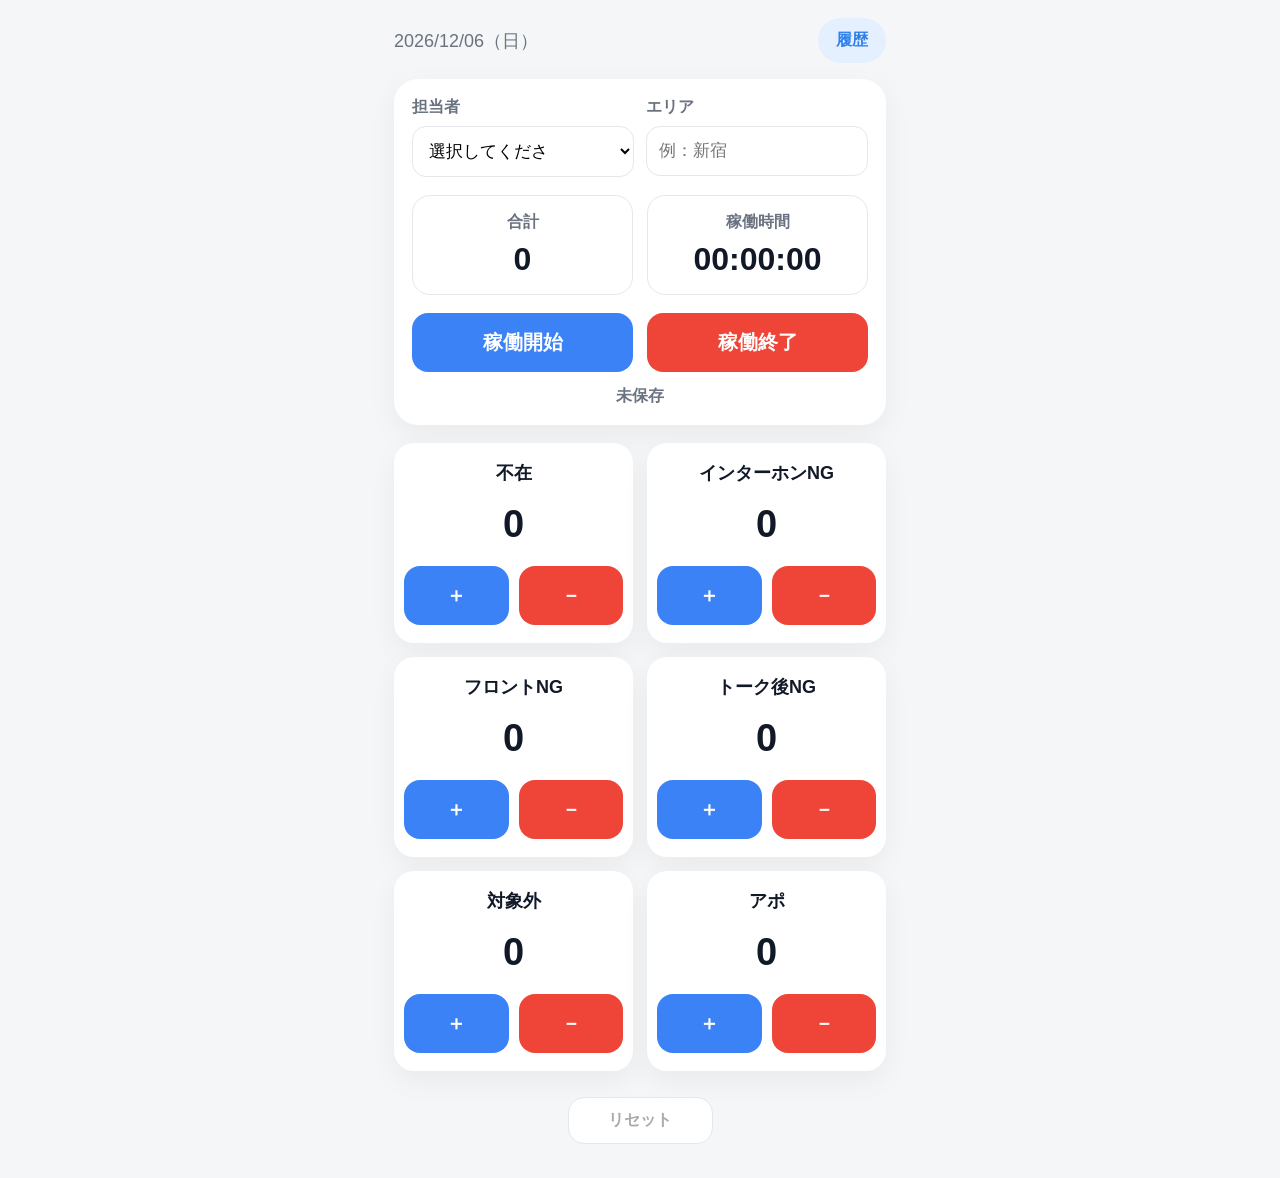
==== index.html @ b12d0125 "index.html を更新" ====
<!DOCTYPE html><html lang="ja"><head>
<meta charset="UTF-8"><meta name="viewport" content="width=device-width,initial-scale=1">
<title>Count</title>
<link rel="stylesheet" href="style.css?v=999">
</head><body>
<main>
  <header>
    <div id="today"></div>
    <a href="history.html">履歴</a>
  </header>

  <section class="panel">
    <div class="form">
      <label>担当者<select id="staff">
        <option value="">選択してくださ</option><option>林</option><option>村上</option><option>亀田</option><option>小寺</option><option>海野</option>
      </select></label>
      <label>エリア<input id="area" placeholder="例：新宿"></label>
    </div>

    <div class="summary">
      <div><p>合計</p><strong id="total">0</strong></div>
      <div><p>稼働時間</p><strong id="time">00:00:00</strong></div>
    </div>

    <div class="actions">
      <button id="start">稼働開始</button>
      <button id="finish">稼働終了</button>
    </div>
    <p id="status">未保存</p>
  </section>

  <section id="grid"></section>
  <button id="reset">リセット</button>
</main>
<script src="script.js?v=1"></script>
</body></html>
---- style.css ----
:root{--bg:#f5f6f8;--card:#fff;--text:#111827;--muted:#6b7280;--blue:#3b82f6;--red:#ef4438;--line:#e5e7eb}
*{box-sizing:border-box}
body{margin:0;background:var(--bg);font-family:-apple-system,BlinkMacSystemFont,sans-serif;color:var(--text)}
main{max-width:520px;margin:0 auto;padding:18px 14px 34px}
header{display:flex;justify-content:space-between;align-items:center;margin-bottom:16px}
#today{font-size:18px;color:var(--muted)}
header a{background:#e5f0ff;color:#2f80ed;text-decoration:none;font-weight:700;padding:12px 18px;border-radius:999px}
.panel{background:var(--card);border-radius:24px;padding:18px;box-shadow:0 10px 30px rgba(0,0,0,.05);margin-bottom:18px}
.form{display:grid;grid-template-columns:1fr 1fr;gap:12px}
label{font-weight:700;color:var(--muted);font-size:16px}
select,input{width:100%;margin-top:8px;padding:14px 12px;border:1px solid var(--line);border-radius:14px;font-size:17px;background:white}
.summary{display:grid;grid-template-columns:1fr 1fr;gap:14px;margin:18px 0}
.summary div{border:1px solid var(--line);border-radius:18px;padding:16px;text-align:center}
.summary p{margin:0 0 8px;color:var(--muted);font-weight:700}
.summary strong{font-size:32px}
.actions{display:grid;grid-template-columns:1fr 1fr;gap:14px}
button{border:none;border-radius:16px;font-size:20px;font-weight:800;padding:16px;color:white}
#start{background:var(--blue)}
#finish{background:var(--red)}
#status{text-align:center;color:var(--muted);font-weight:700;margin:14px 0 0}
#grid{display:grid;grid-template-columns:repeat(2,1fr);gap:14px}
.card{background:white;border-radius:20px;padding:18px 10px;text-align:center;box-shadow:0 10px 28px rgba(0,0,0,.05)}
.card h3{font-size:18px;margin:0 0 18px}
.num{font-size:38px;font-weight:900;margin-bottom:20px}
.btns{display:grid;grid-template-columns:1fr 1fr;gap:10px}
.plus{background:var(--blue)}
.minus{background:var(--red)}
#reset{display:block;margin:26px auto 0;width:145px;background:white;color:#aaa;border:1px solid var(--line);font-size:16px;padding:12px;border-radius:16px}
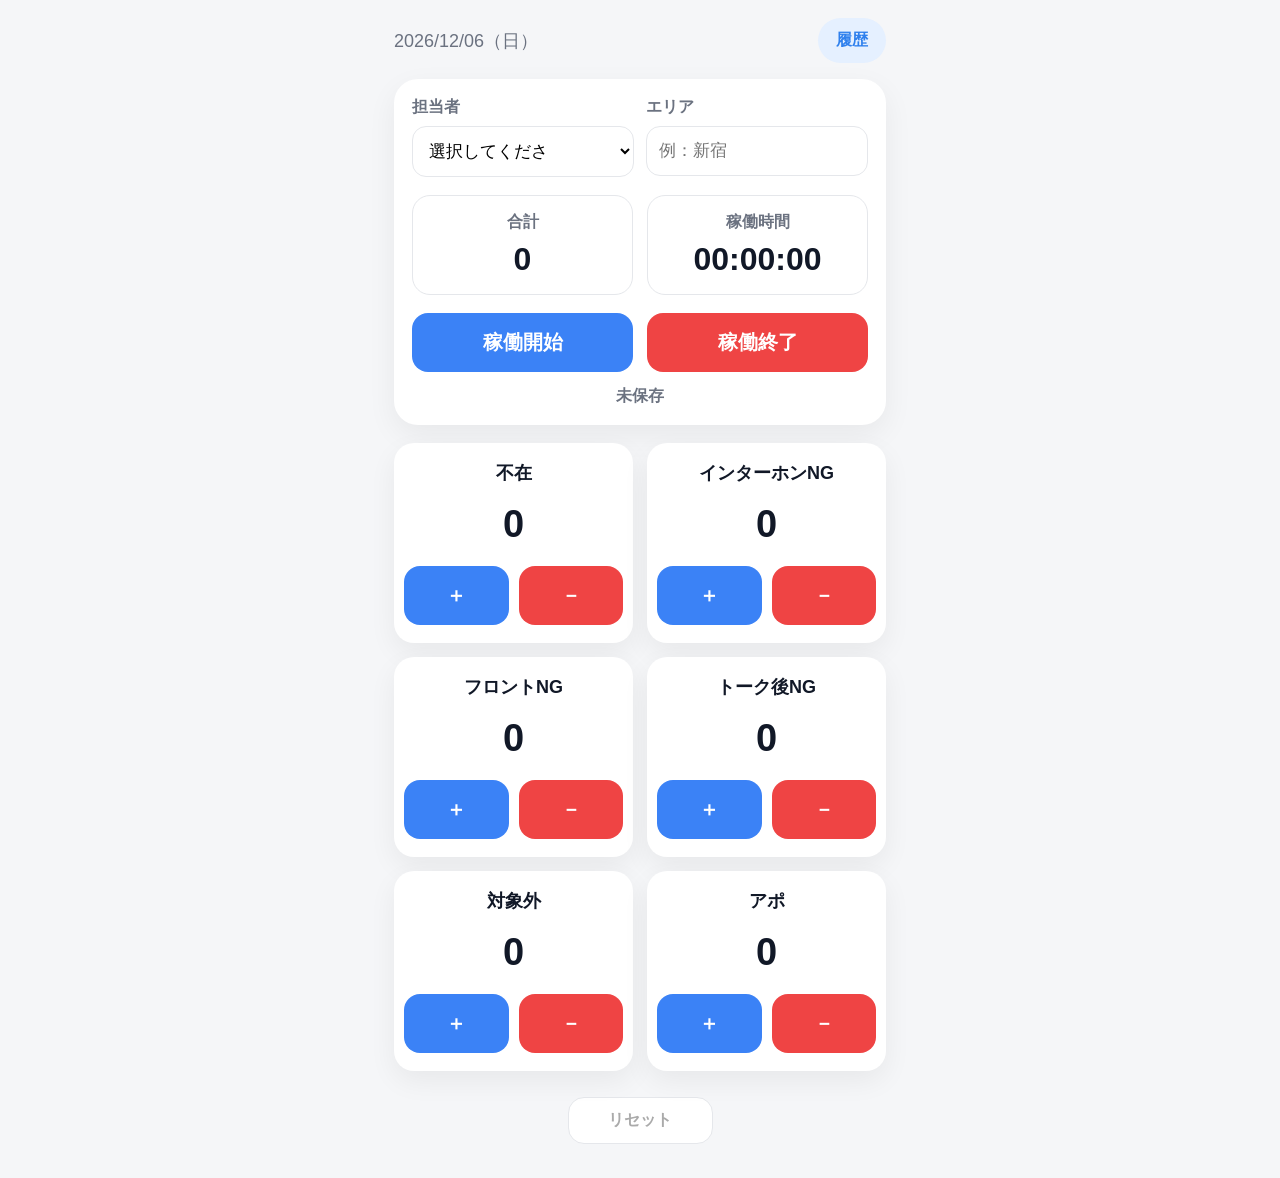
==== commit 1accdc5b: "index.html を更新" ====
--- a/index.html
+++ b/index.html
@@ -1,7 +1,7 @@
 <!DOCTYPE html><html lang="ja"><head>
 <meta charset="UTF-8"><meta name="viewport" content="width=device-width,initial-scale=1">
 <title>Count</title>
-<link rel="stylesheet" href="style.css?v=999">
+<link rel="stylesheet" href="style.css?v=1000">
 </head><body>
 <main>
   <header>
--- a/style.css
+++ b/style.css
@@ -1,28 +1,33 @@
-:root{--bg:#f5f6f8;--card:#fff;--text:#111827;--muted:#6b7280;--blue:#3b82f6;--red:#ef4438;--line:#e5e7eb}
+:root{--bg:#f5f6f8;--card:#fff;--text:#111827;--muted:#6b7280;--blue:#3b82f6;--red:#ef4444;--line:#e5e7eb}
 *{box-sizing:border-box}
 body{margin:0;background:var(--bg);font-family:-apple-system,BlinkMacSystemFont,sans-serif;color:var(--text)}
 main{max-width:520px;margin:0 auto;padding:18px 14px 34px}
 header{display:flex;justify-content:space-between;align-items:center;margin-bottom:16px}
 #today{font-size:18px;color:var(--muted)}
 header a{background:#e5f0ff;color:#2f80ed;text-decoration:none;font-weight:700;padding:12px 18px;border-radius:999px}
-.panel{background:var(--card);border-radius:24px;padding:18px;box-shadow:0 10px 30px rgba(0,0,0,.05);margin-bottom:18px}
+
+.panel{background:var(--card);border-radius:24px;padding:18px;box-shadow:0 10px 30px rgba(0,0,0,.06);margin-bottom:18px}
 .form{display:grid;grid-template-columns:1fr 1fr;gap:12px}
 label{font-weight:700;color:var(--muted);font-size:16px}
 select,input{width:100%;margin-top:8px;padding:14px 12px;border:1px solid var(--line);border-radius:14px;font-size:17px;background:white}
+
 .summary{display:grid;grid-template-columns:1fr 1fr;gap:14px;margin:18px 0}
-.summary div{border:1px solid var(--line);border-radius:18px;padding:16px;text-align:center}
+.summary div{border:1px solid var(--line);border-radius:18px;padding:16px;text-align:center;background:white}
 .summary p{margin:0 0 8px;color:var(--muted);font-weight:700}
 .summary strong{font-size:32px}
+
 .actions{display:grid;grid-template-columns:1fr 1fr;gap:14px}
 button{border:none;border-radius:16px;font-size:20px;font-weight:800;padding:16px;color:white}
 #start{background:var(--blue)}
 #finish{background:var(--red)}
 #status{text-align:center;color:var(--muted);font-weight:700;margin:14px 0 0}
+
 #grid{display:grid;grid-template-columns:repeat(2,1fr);gap:14px}
-.card{background:white;border-radius:20px;padding:18px 10px;text-align:center;box-shadow:0 10px 28px rgba(0,0,0,.05)}
+.card{background:white;border-radius:20px;padding:18px 10px;text-align:center;box-shadow:0 10px 28px rgba(0,0,0,.06)}
 .card h3{font-size:18px;margin:0 0 18px}
 .num{font-size:38px;font-weight:900;margin-bottom:20px}
 .btns{display:grid;grid-template-columns:1fr 1fr;gap:10px}
 .plus{background:var(--blue)}
 .minus{background:var(--red)}
+
 #reset{display:block;margin:26px auto 0;width:145px;background:white;color:#aaa;border:1px solid var(--line);font-size:16px;padding:12px;border-radius:16px}
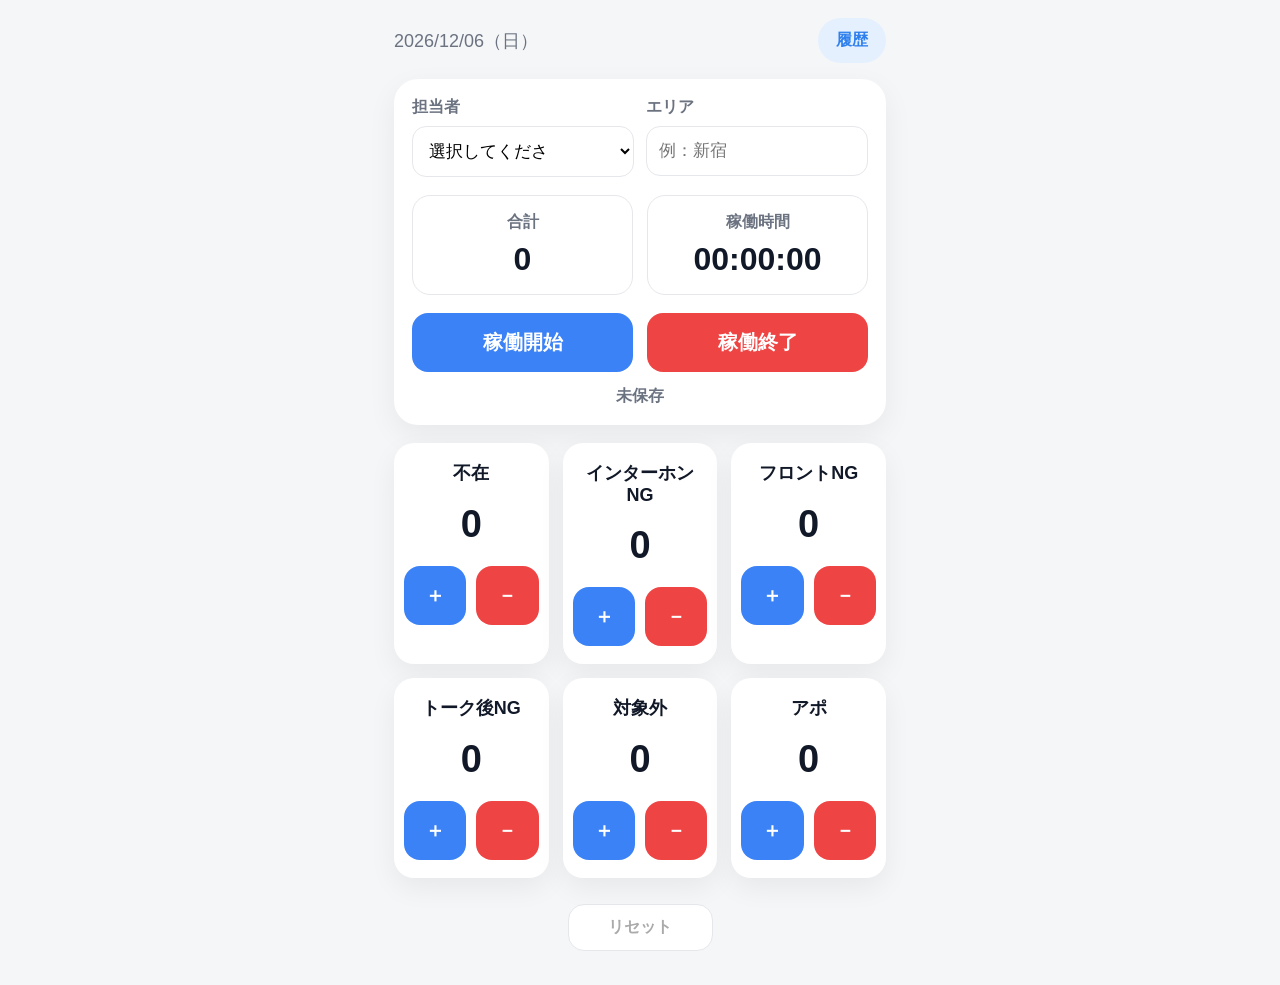
==== commit 6416b287: "index.html を更新" ====
--- a/index.html
+++ b/index.html
@@ -1,7 +1,7 @@
 <!DOCTYPE html><html lang="ja"><head>
 <meta charset="UTF-8"><meta name="viewport" content="width=device-width,initial-scale=1">
 <title>Count</title>
-<link rel="stylesheet" href="style.css?v=1000">
+<link rel="stylesheet" href="style.css?v=1001">
 </head><body>
 <main>
   <header>
@@ -32,5 +32,5 @@
   <section id="grid"></section>
   <button id="reset">リセット</button>
 </main>
-<script src="script.js?v=1"></script>
+<script src="script.js?v=1000"></script>
 </body></html>
--- a/style.css
+++ b/style.css
@@ -22,7 +22,7 @@
 #finish{background:var(--red)}
 #status{text-align:center;color:var(--muted);font-weight:700;margin:14px 0 0}
 
-#grid{display:grid;grid-template-columns:repeat(2,1fr);gap:14px}
+#grid{display:grid;grid-template-columns:repeat(3,1fr);gap:14px}
 .card{background:white;border-radius:20px;padding:18px 10px;text-align:center;box-shadow:0 10px 28px rgba(0,0,0,.06)}
 .card h3{font-size:18px;margin:0 0 18px}
 .num{font-size:38px;font-weight:900;margin-bottom:20px}
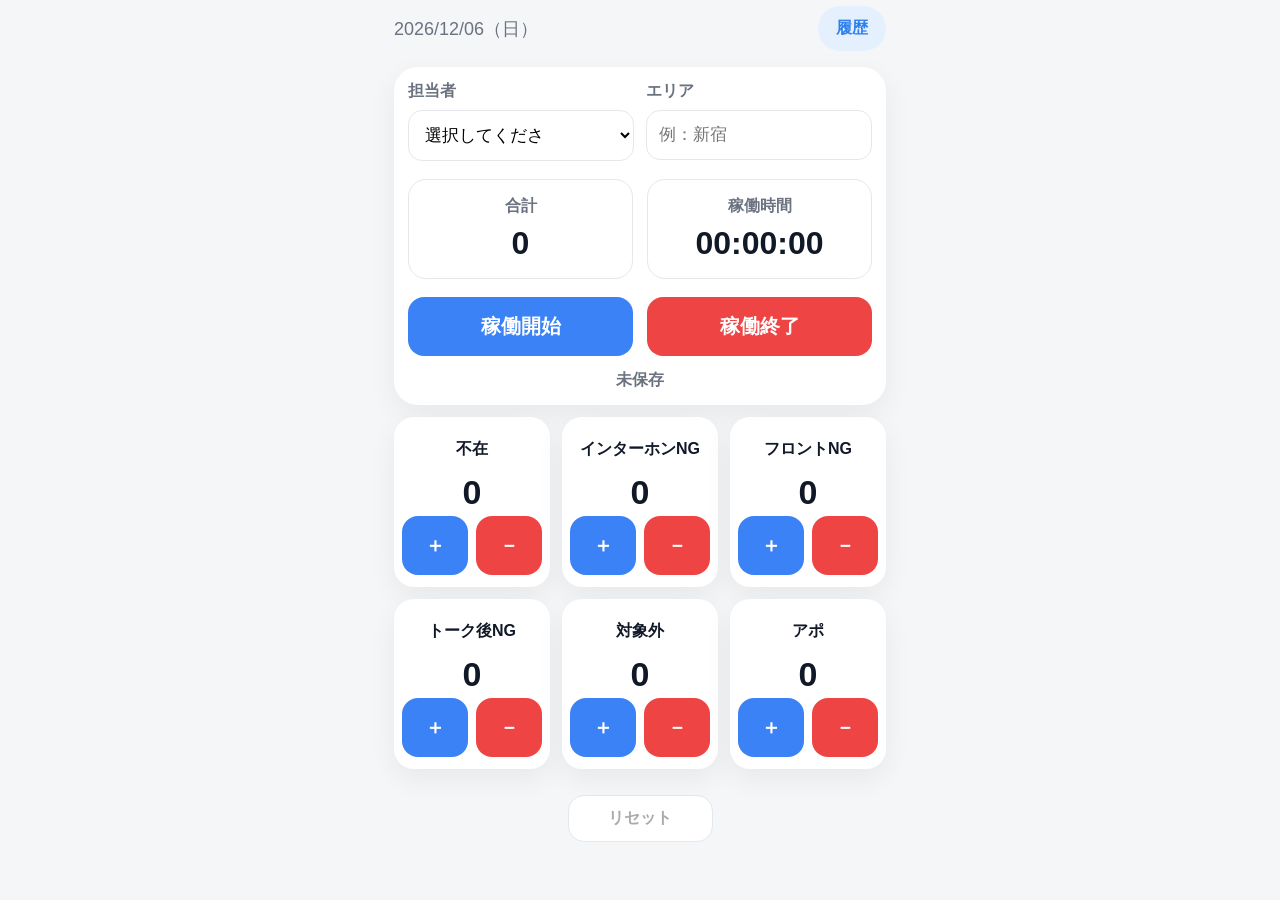
==== commit 4813fb00: "index.html を更新" ====
--- a/index.html
+++ b/index.html
@@ -1,7 +1,7 @@
 <!DOCTYPE html><html lang="ja"><head>
 <meta charset="UTF-8"><meta name="viewport" content="width=device-width,initial-scale=1">
 <title>Count</title>
-<link rel="stylesheet" href="style.css?v=1001">
+<link rel="stylesheet" href="style.css?v=1003">
 </head><body>
 <main>
   <header>
--- a/style.css
+++ b/style.css
@@ -1,12 +1,12 @@
 :root{--bg:#f5f6f8;--card:#fff;--text:#111827;--muted:#6b7280;--blue:#3b82f6;--red:#ef4444;--line:#e5e7eb}
 *{box-sizing:border-box}
 body{margin:0;background:var(--bg);font-family:-apple-system,BlinkMacSystemFont,sans-serif;color:var(--text)}
-main{max-width:520px;margin:0 auto;padding:18px 14px 34px}
+main{max-width:520px;margin:0 auto;padding:6px 14px 20px}
 header{display:flex;justify-content:space-between;align-items:center;margin-bottom:16px}
 #today{font-size:18px;color:var(--muted)}
 header a{background:#e5f0ff;color:#2f80ed;text-decoration:none;font-weight:700;padding:12px 18px;border-radius:999px}
 
-.panel{background:var(--card);border-radius:24px;padding:18px;box-shadow:0 10px 30px rgba(0,0,0,.06);margin-bottom:18px}
+.panel{background:var(--card);border-radius:24px;padding:14px;box-shadow:0 10px 30px rgba(0,0,0,.06);margin-bottom:12px}
 .form{display:grid;grid-template-columns:1fr 1fr;gap:12px}
 label{font-weight:700;color:var(--muted);font-size:16px}
 select,input{width:100%;margin-top:8px;padding:14px 12px;border:1px solid var(--line);border-radius:14px;font-size:17px;background:white}
@@ -22,11 +22,11 @@
 #finish{background:var(--red)}
 #status{text-align:center;color:var(--muted);font-weight:700;margin:14px 0 0}
 
-#grid{display:grid;grid-template-columns:repeat(3,1fr);gap:14px}
-.card{background:white;border-radius:20px;padding:18px 10px;text-align:center;box-shadow:0 10px 28px rgba(0,0,0,.06)}
-.card h3{font-size:18px;margin:0 0 18px}
-.num{font-size:38px;font-weight:900;margin-bottom:20px}
-.btns{display:grid;grid-template-columns:1fr 1fr;gap:10px}
+#grid{display:grid;grid-template-columns:repeat(3,1fr);gap:12px}
+.card{background:white;border-radius:20px;padding:12px 8px;text-align:center;box-shadow:0 10px 28px rgba(0,0,0,.06);min-height:170px;display:flex;flex-direction:column;justify-content:space-between}
+.card h3{font-size:16px;margin:0;min-height:40px;display:flex;align-items:center;justify-content:center;line-height:1.2}
+.num{font-size:34px;font-weight:900;margin:0}
+.btns{display:grid;grid-template-columns:1fr 1fr;gap:8px}
 .plus{background:var(--blue)}
 .minus{background:var(--red)}
 
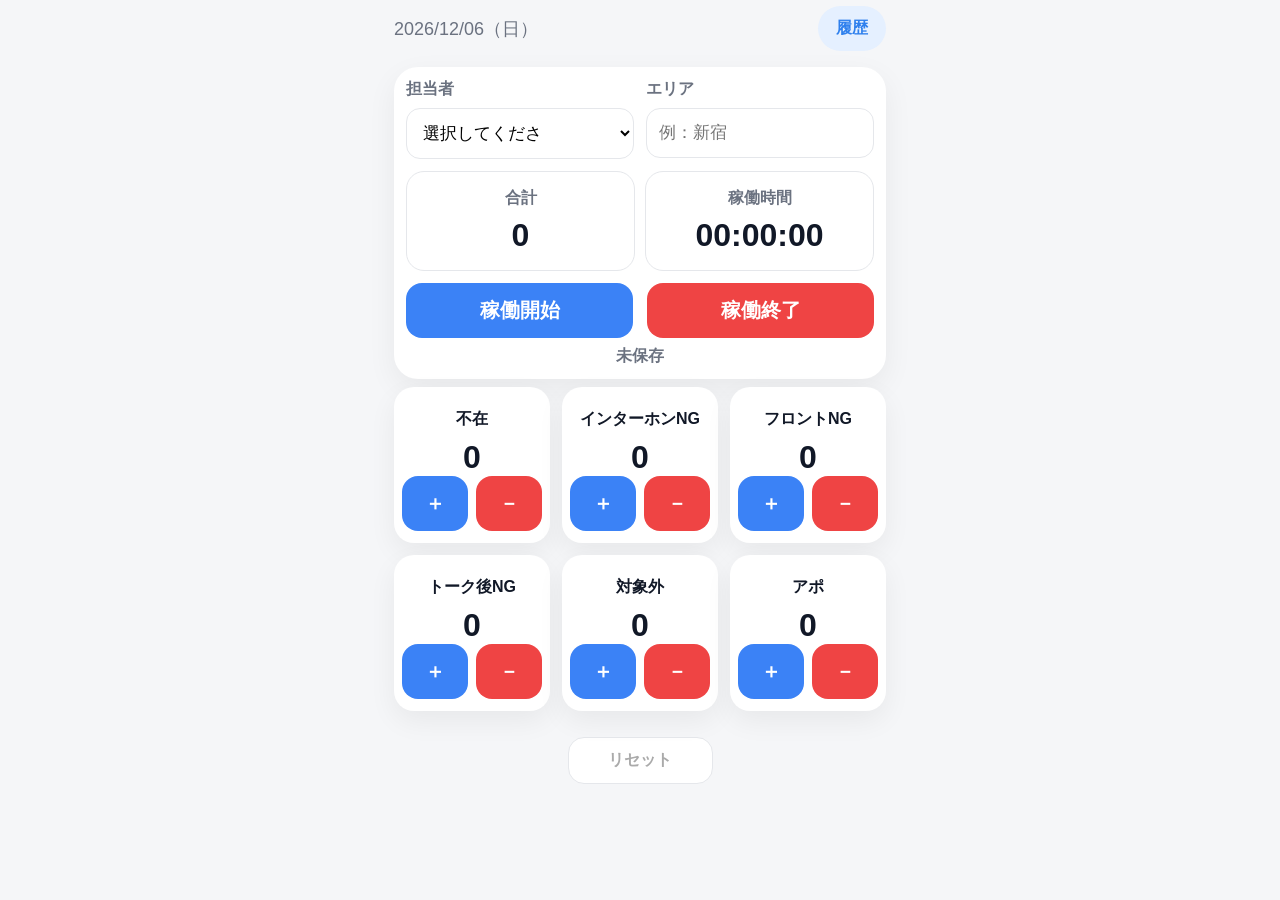
==== commit 3b6e0c90: "index.html を更新" ====
--- a/index.html
+++ b/index.html
@@ -1,7 +1,7 @@
 <!DOCTYPE html><html lang="ja"><head>
 <meta charset="UTF-8"><meta name="viewport" content="width=device-width,initial-scale=1">
 <title>Count</title>
-<link rel="stylesheet" href="style.css?v=1003">
+<link rel="stylesheet" href="style.css?v=1004">
 </head><body>
 <main>
   <header>
--- a/style.css
+++ b/style.css
@@ -6,26 +6,26 @@
 #today{font-size:18px;color:var(--muted)}
 header a{background:#e5f0ff;color:#2f80ed;text-decoration:none;font-weight:700;padding:12px 18px;border-radius:999px}
 
-.panel{background:var(--card);border-radius:24px;padding:14px;box-shadow:0 10px 30px rgba(0,0,0,.06);margin-bottom:12px}
+.panel{background:var(--card);border-radius:24px;padding:12px;box-shadow:0 10px 30px rgba(0,0,0,.06);margin-bottom:8px}
 .form{display:grid;grid-template-columns:1fr 1fr;gap:12px}
 label{font-weight:700;color:var(--muted);font-size:16px}
 select,input{width:100%;margin-top:8px;padding:14px 12px;border:1px solid var(--line);border-radius:14px;font-size:17px;background:white}
 
-.summary{display:grid;grid-template-columns:1fr 1fr;gap:14px;margin:18px 0}
+.summary{display:grid;grid-template-columns:1fr 1fr;gap:10px;margin:12px 0}
 .summary div{border:1px solid var(--line);border-radius:18px;padding:16px;text-align:center;background:white}
 .summary p{margin:0 0 8px;color:var(--muted);font-weight:700}
 .summary strong{font-size:32px}
 
 .actions{display:grid;grid-template-columns:1fr 1fr;gap:14px}
-button{border:none;border-radius:16px;font-size:20px;font-weight:800;padding:16px;color:white}
+button{border:none;border-radius:16px;font-size:20px;font-weight:800;padding:14px;color:white}
 #start{background:var(--blue)}
 #finish{background:var(--red)}
-#status{text-align:center;color:var(--muted);font-weight:700;margin:14px 0 0}
+#status{text-align:center;color:var(--muted);font-weight:700;margin:8px 0 0}
 
 #grid{display:grid;grid-template-columns:repeat(3,1fr);gap:12px}
-.card{background:white;border-radius:20px;padding:12px 8px;text-align:center;box-shadow:0 10px 28px rgba(0,0,0,.06);min-height:170px;display:flex;flex-direction:column;justify-content:space-between}
+.card{background:white;border-radius:20px;padding:12px 8px;text-align:center;box-shadow:0 10px 28px rgba(0,0,0,.06);min-height:150px;display:flex;flex-direction:column;justify-content:space-between}
 .card h3{font-size:16px;margin:0;min-height:40px;display:flex;align-items:center;justify-content:center;line-height:1.2}
-.num{font-size:34px;font-weight:900;margin:0}
+.num{font-size:32px;font-weight:900;margin:0}
 .btns{display:grid;grid-template-columns:1fr 1fr;gap:8px}
 .plus{background:var(--blue)}
 .minus{background:var(--red)}
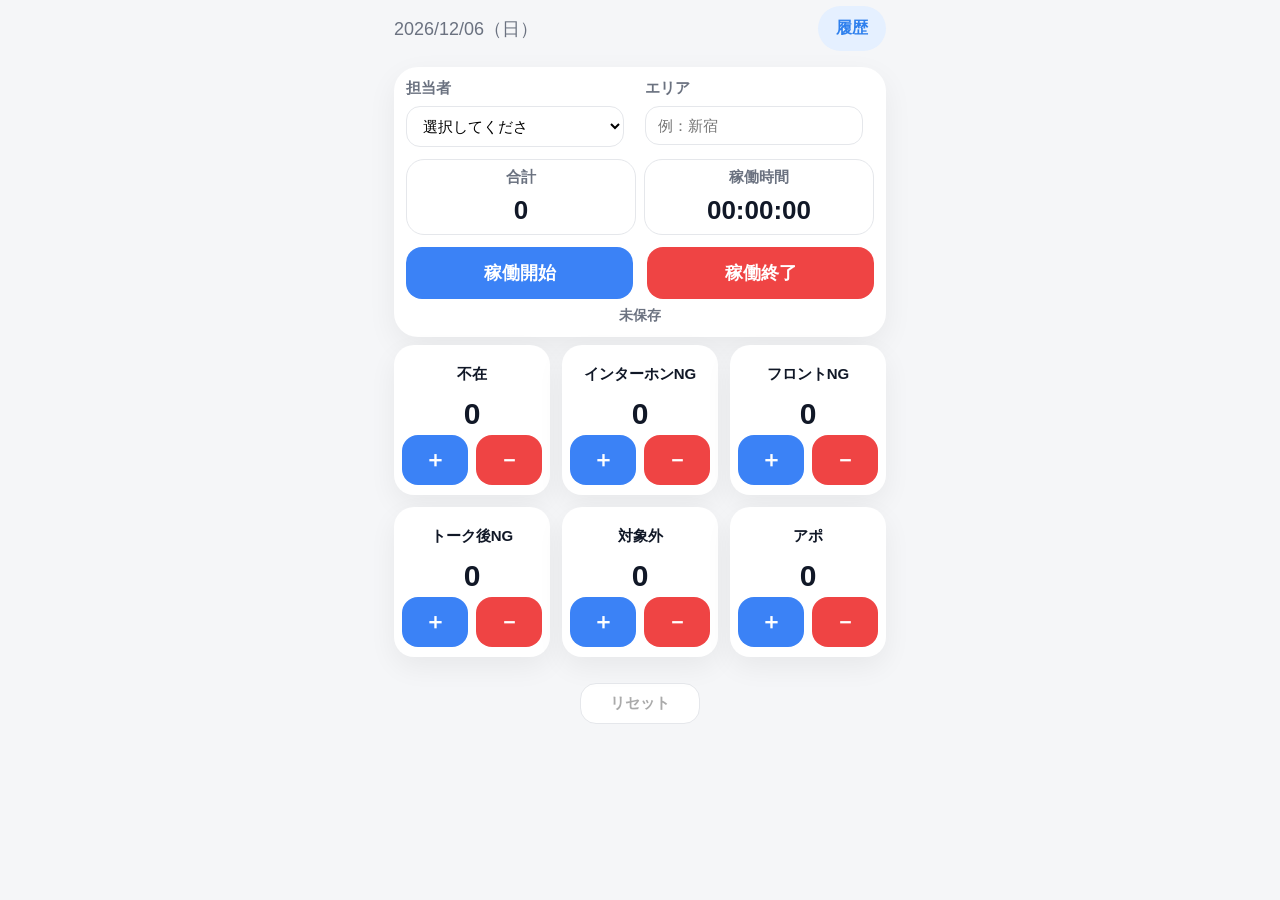
==== commit fbd736e1: "index.html を更新" ====
--- a/index.html
+++ b/index.html
@@ -1,7 +1,7 @@
 <!DOCTYPE html><html lang="ja"><head>
 <meta charset="UTF-8"><meta name="viewport" content="width=device-width,initial-scale=1">
 <title>Count</title>
-<link rel="stylesheet" href="style.css?v=1004">
+<link rel="stylesheet" href="style.css?v=2000">
 </head><body>
 <main>
   <header>
--- a/style.css
+++ b/style.css
@@ -7,27 +7,28 @@
 header a{background:#e5f0ff;color:#2f80ed;text-decoration:none;font-weight:700;padding:12px 18px;border-radius:999px}
 
 .panel{background:var(--card);border-radius:24px;padding:12px;box-shadow:0 10px 30px rgba(0,0,0,.06);margin-bottom:8px}
-.form{display:grid;grid-template-columns:1fr 1fr;gap:12px}
-label{font-weight:700;color:var(--muted);font-size:16px}
-select,input{width:100%;margin-top:8px;padding:14px 12px;border:1px solid var(--line);border-radius:14px;font-size:17px;background:white}
+.form{display:grid;grid-template-columns:1fr 1fr;gap:10px}
+label{font-weight:700;color:var(--muted);font-size:15px}
+select,input{width:95%;margin-top:8px;padding:10px 12px;border:1px solid var(--line);border-radius:14px;font-size:15px;background:white}
 
-.summary{display:grid;grid-template-columns:1fr 1fr;gap:10px;margin:12px 0}
-.summary div{border:1px solid var(--line);border-radius:18px;padding:16px;text-align:center;background:white}
-.summary p{margin:0 0 8px;color:var(--muted);font-weight:700}
-.summary strong{font-size:32px}
+.summary{display:grid;grid-template-columns:1fr 1fr;gap:8px;margin:12px 0}
+.summary div{border:1px solid var(--line);border-radius:18px;padding:8px;text-align:center;background:white}
+.summary p{margin:0 0 8px;color:var(--muted);font-weight:700;font-size:15px}
+.summary strong{font-size:26px}
 
 .actions{display:grid;grid-template-columns:1fr 1fr;gap:14px}
-button{border:none;border-radius:16px;font-size:20px;font-weight:800;padding:14px;color:white}
+button{border:none;border-radius:16px;font-size:18px;font-weight:800;padding:14px;color:white}
 #start{background:var(--blue)}
 #finish{background:var(--red)}
-#status{text-align:center;color:var(--muted);font-weight:700;margin:8px 0 0}
+#status{text-align:center;color:var(--muted);font-weight:700;font-size:14px;margin:8px 0 0}
 
 #grid{display:grid;grid-template-columns:repeat(3,1fr);gap:12px}
-.card{background:white;border-radius:20px;padding:12px 8px;text-align:center;box-shadow:0 10px 28px rgba(0,0,0,.06);min-height:150px;display:flex;flex-direction:column;justify-content:space-between}
-.card h3{font-size:16px;margin:0;min-height:40px;display:flex;align-items:center;justify-content:center;line-height:1.2}
-.num{font-size:32px;font-weight:900;margin:0}
+.card{background:white;border-radius:20px;padding:10px 8px;text-align:center;box-shadow:0 10px 28px rgba(0,0,0,.06);min-height:150px;display:flex;flex-direction:column;justify-content:space-between}
+.card h3{font-size:15px;margin:0;height:38px;display:flex;align-items:center;justify-content:center;line-height:1.2}
+.num{font-size:30px;font-weight:900;margin:0}
 .btns{display:grid;grid-template-columns:1fr 1fr;gap:8px}
+.btns button{font-size:22px;padding:10px 0;border-radius:16px}
 .plus{background:var(--blue)}
 .minus{background:var(--red)}
 
-#reset{display:block;margin:26px auto 0;width:145px;background:white;color:#aaa;border:1px solid var(--line);font-size:16px;padding:12px;border-radius:16px}+#reset{display:block;margin:26px auto 0;width:120px;background:white;color:#aaa;border:1px solid var(--line);font-size:15px;padding:10px;border-radius:16px}
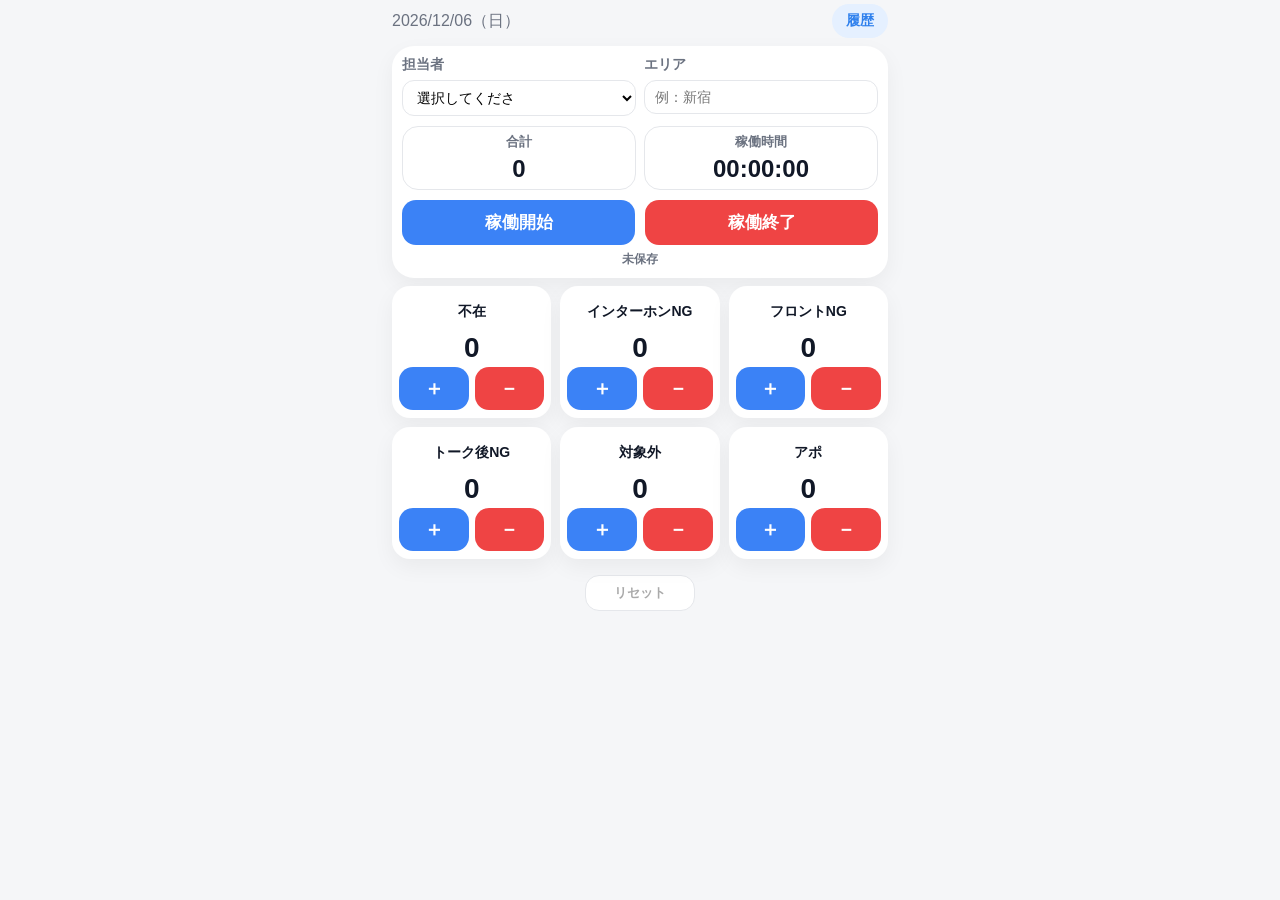
==== commit 95024f69: "index.html を更新" ====
--- a/index.html
+++ b/index.html
@@ -1,7 +1,7 @@
 <!DOCTYPE html><html lang="ja"><head>
 <meta charset="UTF-8"><meta name="viewport" content="width=device-width,initial-scale=1">
 <title>Count</title>
-<link rel="stylesheet" href="style.css?v=2000">
+<link rel="stylesheet" href="style.css?v=3000">
 </head><body>
 <main>
   <header>
--- a/style.css
+++ b/style.css
@@ -1,34 +1,34 @@
 :root{--bg:#f5f6f8;--card:#fff;--text:#111827;--muted:#6b7280;--blue:#3b82f6;--red:#ef4444;--line:#e5e7eb}
 *{box-sizing:border-box}
 body{margin:0;background:var(--bg);font-family:-apple-system,BlinkMacSystemFont,sans-serif;color:var(--text)}
-main{max-width:520px;margin:0 auto;padding:6px 14px 20px}
-header{display:flex;justify-content:space-between;align-items:center;margin-bottom:16px}
-#today{font-size:18px;color:var(--muted)}
-header a{background:#e5f0ff;color:#2f80ed;text-decoration:none;font-weight:700;padding:12px 18px;border-radius:999px}
+main{max-width:520px;margin:0 auto;padding:4px 12px 16px}
+header{display:flex;justify-content:space-between;align-items:center;margin-bottom:8px}
+#today{font-size:16px;color:var(--muted)}
+header a{background:#e5f0ff;color:#2f80ed;text-decoration:none;font-weight:700;padding:8px 14px;border-radius:999px;font-size:14px}
 
-.panel{background:var(--card);border-radius:24px;padding:12px;box-shadow:0 10px 30px rgba(0,0,0,.06);margin-bottom:8px}
-.form{display:grid;grid-template-columns:1fr 1fr;gap:10px}
-label{font-weight:700;color:var(--muted);font-size:15px}
-select,input{width:95%;margin-top:8px;padding:10px 12px;border:1px solid var(--line);border-radius:14px;font-size:15px;background:white}
+.panel{background:var(--card);border-radius:22px;padding:10px;box-shadow:0 8px 22px rgba(0,0,0,.05);margin-bottom:8px}
+.form{display:grid;grid-template-columns:1fr 1fr;gap:8px}
+label{font-weight:700;color:var(--muted);font-size:14px}
+select,input{width:100%;margin-top:6px;padding:8px 10px;border:1px solid var(--line);border-radius:12px;font-size:14px;background:white}
 
-.summary{display:grid;grid-template-columns:1fr 1fr;gap:8px;margin:12px 0}
-.summary div{border:1px solid var(--line);border-radius:18px;padding:8px;text-align:center;background:white}
-.summary p{margin:0 0 8px;color:var(--muted);font-weight:700;font-size:15px}
-.summary strong{font-size:26px}
+.summary{display:grid;grid-template-columns:1fr 1fr;gap:8px;margin:10px 0}
+.summary div{border:1px solid var(--line);border-radius:16px;padding:6px;text-align:center;background:white}
+.summary p{margin:0 0 4px;color:var(--muted);font-weight:700;font-size:13px}
+.summary strong{font-size:24px}
 
-.actions{display:grid;grid-template-columns:1fr 1fr;gap:14px}
-button{border:none;border-radius:16px;font-size:18px;font-weight:800;padding:14px;color:white}
+.actions{display:grid;grid-template-columns:1fr 1fr;gap:10px}
+button{border:none;border-radius:14px;font-size:17px;font-weight:800;padding:11px;color:white}
 #start{background:var(--blue)}
 #finish{background:var(--red)}
-#status{text-align:center;color:var(--muted);font-weight:700;font-size:14px;margin:8px 0 0}
+#status{text-align:center;color:var(--muted);font-weight:700;font-size:12px;margin:6px 0 0}
 
-#grid{display:grid;grid-template-columns:repeat(3,1fr);gap:12px}
-.card{background:white;border-radius:20px;padding:10px 8px;text-align:center;box-shadow:0 10px 28px rgba(0,0,0,.06);min-height:150px;display:flex;flex-direction:column;justify-content:space-between}
-.card h3{font-size:15px;margin:0;height:38px;display:flex;align-items:center;justify-content:center;line-height:1.2}
-.num{font-size:30px;font-weight:900;margin:0}
-.btns{display:grid;grid-template-columns:1fr 1fr;gap:8px}
-.btns button{font-size:22px;padding:10px 0;border-radius:16px}
+#grid{display:grid;grid-template-columns:repeat(3,1fr);gap:9px}
+.card{background:white;border-radius:18px;padding:8px 7px;text-align:center;box-shadow:0 8px 22px rgba(0,0,0,.05);min-height:132px;display:flex;flex-direction:column;justify-content:space-between}
+.card h3{font-size:14px;margin:0;height:34px;display:flex;align-items:center;justify-content:center;line-height:1.15}
+.num{font-size:28px;font-weight:900;margin:0}
+.btns{display:grid;grid-template-columns:1fr 1fr;gap:6px}
+.btns button{font-size:20px;padding:8px 0;border-radius:14px}
 .plus{background:var(--blue)}
 .minus{background:var(--red)}
 
-#reset{display:block;margin:26px auto 0;width:120px;background:white;color:#aaa;border:1px solid var(--line);font-size:15px;padding:10px;border-radius:16px}+#reset{display:block;margin:16px auto 0;width:110px;background:white;color:#aaa;border:1px solid var(--line);font-size:13px;padding:8px;border-radius:14px}
